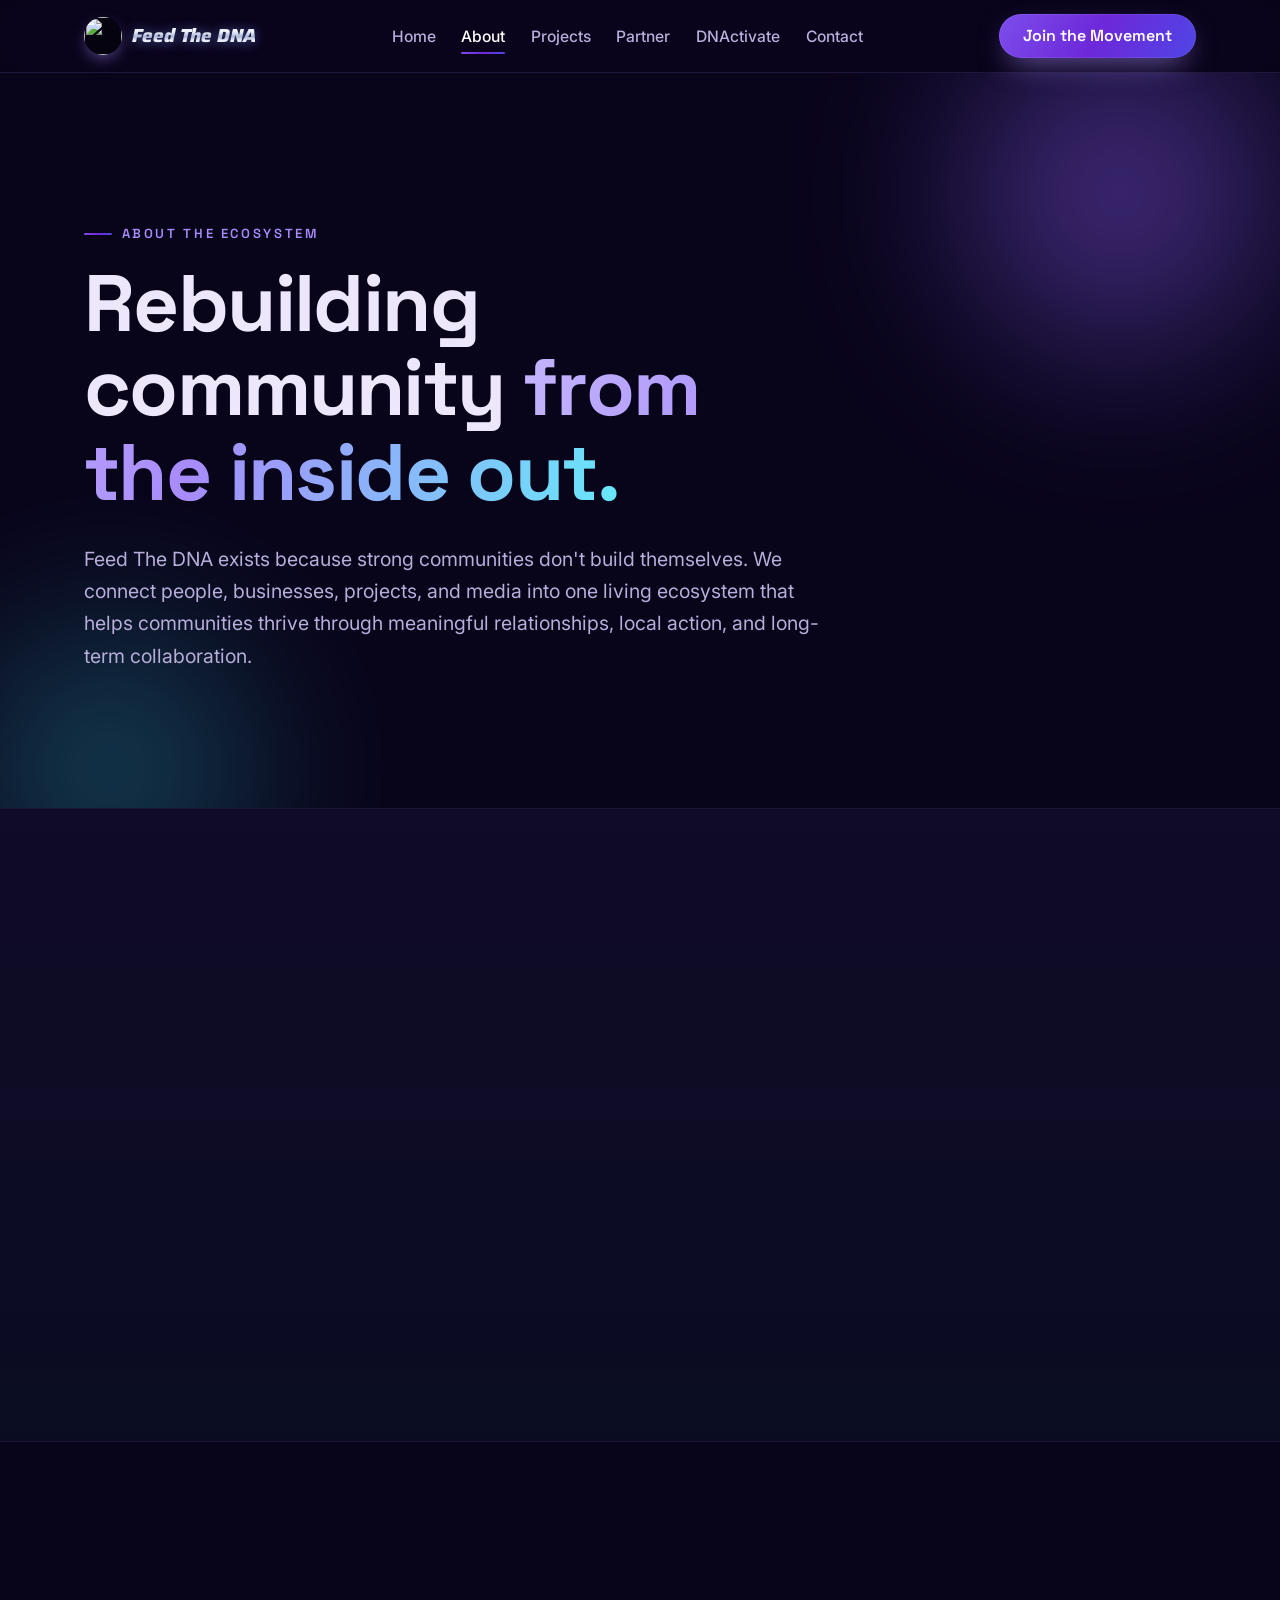
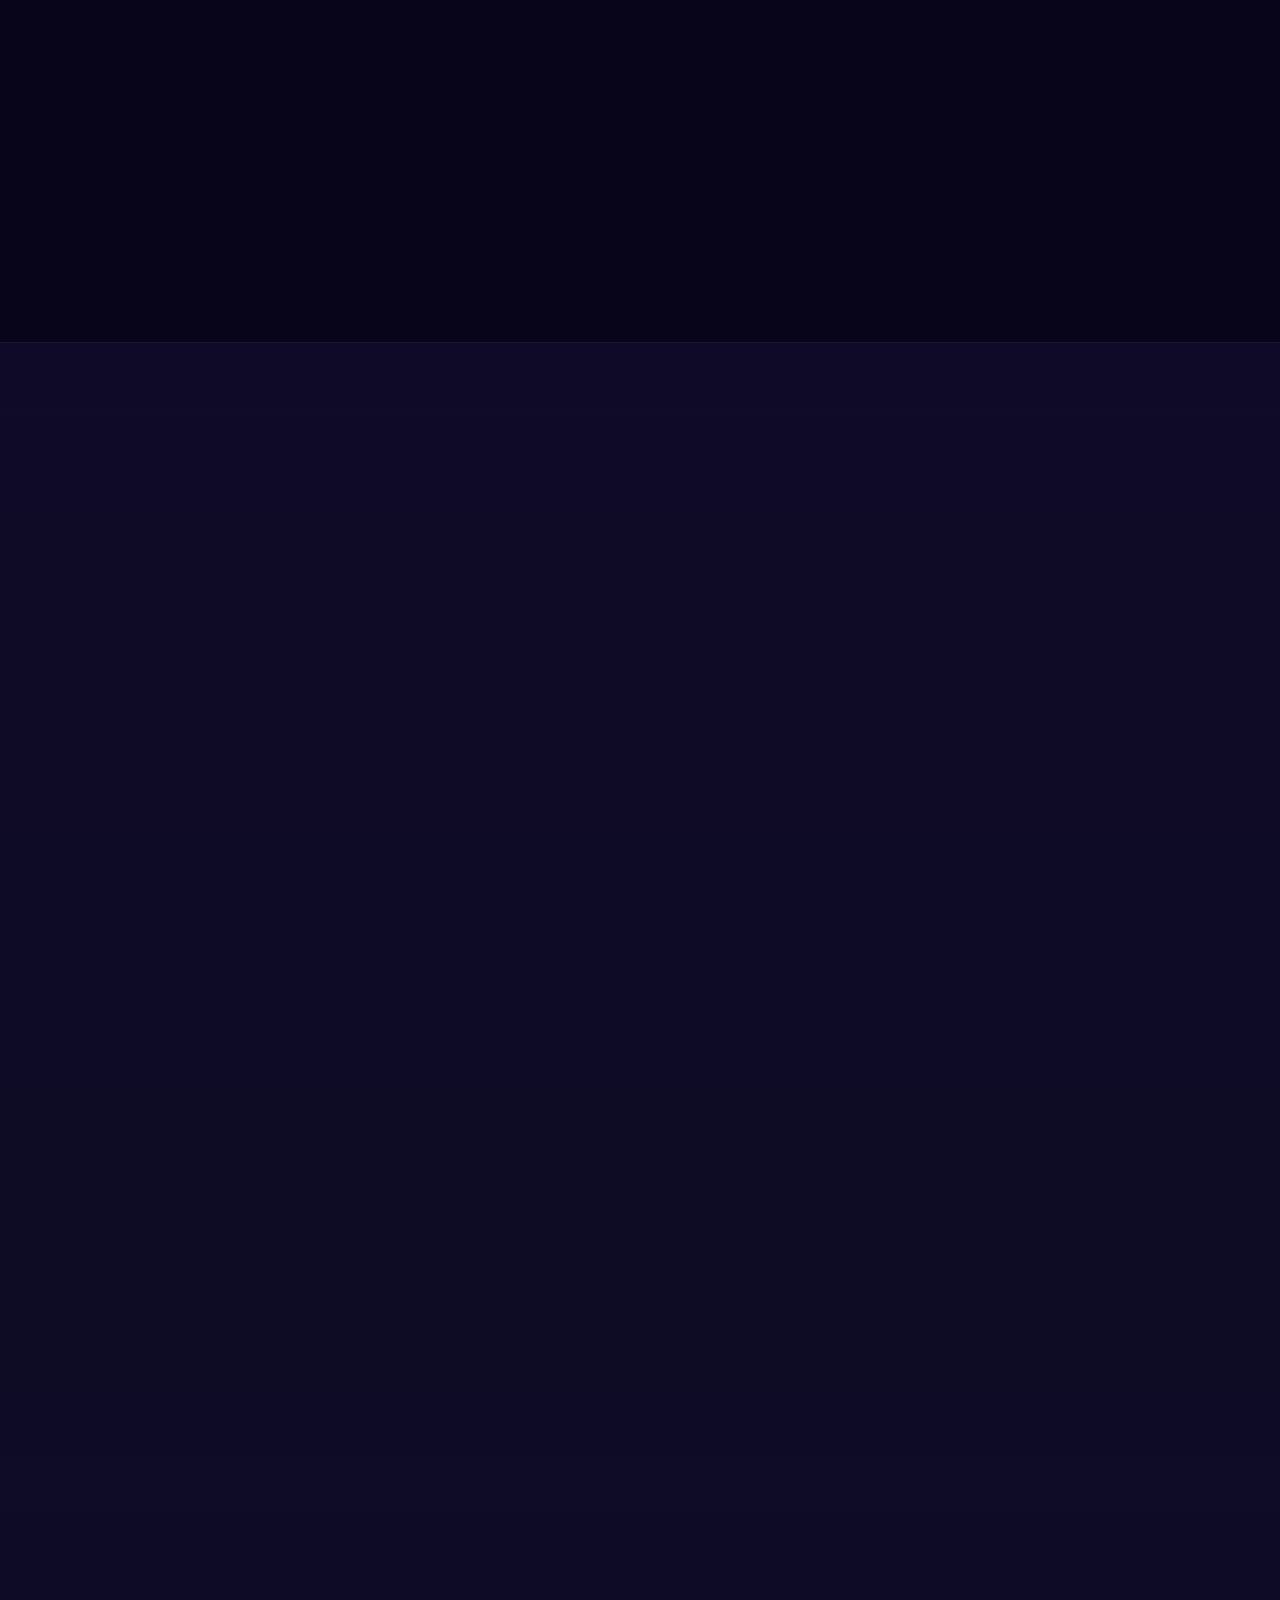
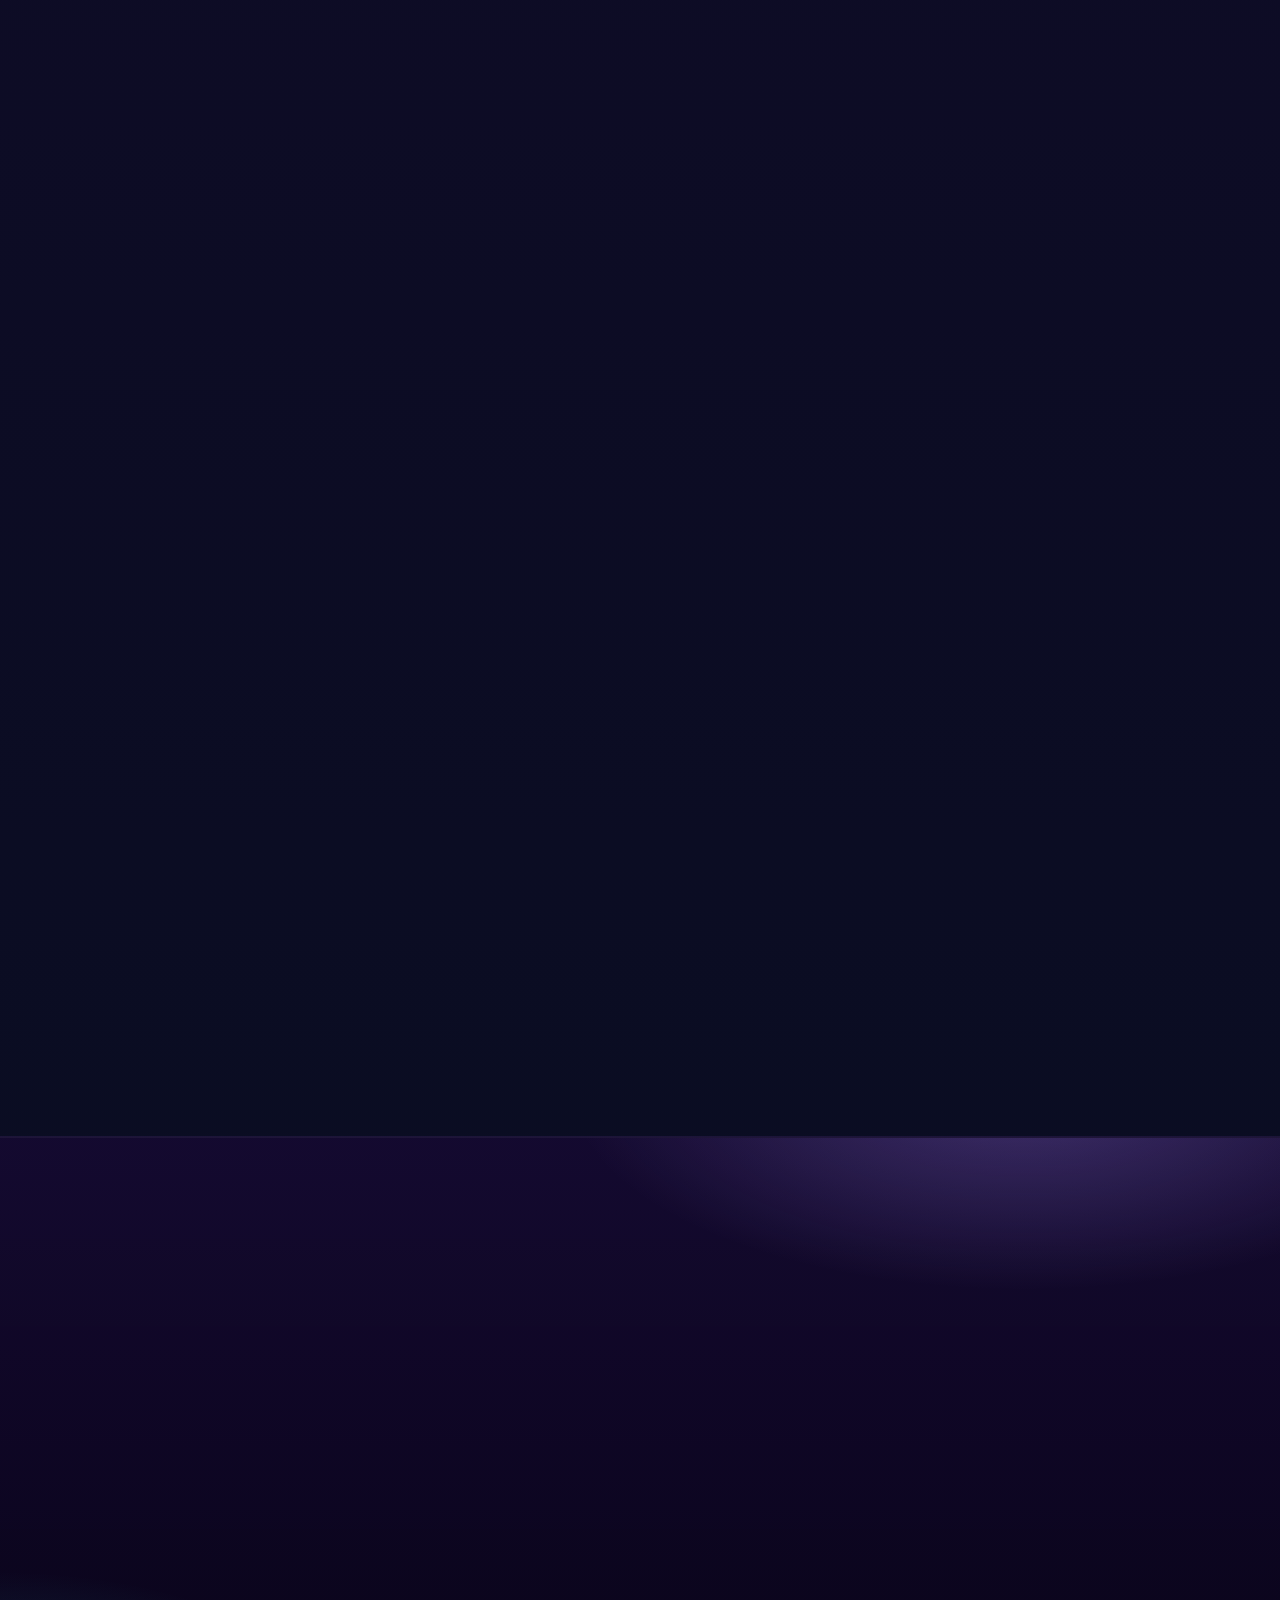
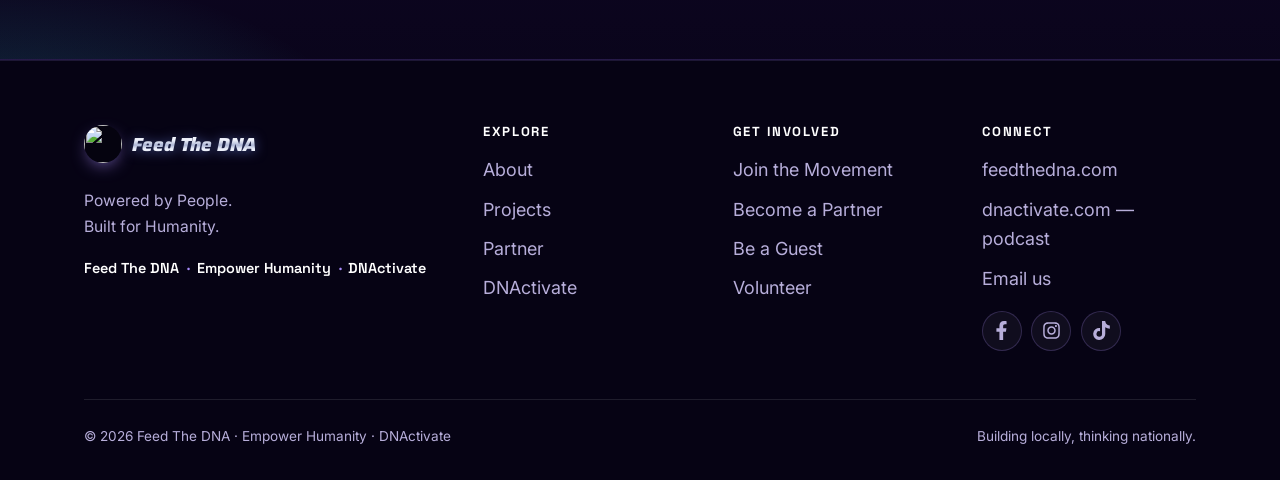
==== about.html @ 2866eaaa "DNActivate refinement + About timeline/philosophy + hero spacing fix - DNActivate: conversation-firs" ====
<!DOCTYPE html>
<html lang="en">
<head>
  <meta charset="UTF-8" />
  <meta name="viewport" content="width=device-width, initial-scale=1.0" />
  <title>About · The Movement, The Infrastructure, The Media | Feed The DNA</title>
  <meta name="description" content="The story of Feed The DNA, Empower Humanity, and DNActivate — one human-first ecosystem rebuilding community from the inside out, founded by Idaho community builder Joshua Stanton." />
  <meta name="keywords" content="Feed The DNA about, Empower Humanity, DNActivate, Joshua Stanton, Idaho community builder, community infrastructure, human potential, grassroots movement" />
  <link rel="preconnect" href="https://fonts.googleapis.com" />
  <link rel="preconnect" href="https://fonts.gstatic.com" crossorigin />
  <link href="https://fonts.googleapis.com/css2?family=Space+Grotesk:wght@500;600;700&family=Inter:wght@400;500;600&display=swap" rel="stylesheet" />
  <link rel="icon" type="image/png" href="assets/images/feedthedna-badge.png" />
  <link rel="stylesheet" href="css/styles.css" />
</head>
<body>

  <header class="nav">
    <div class="container nav__inner">
      <a class="brand" href="index.html">
        <span class="brand__mark" aria-hidden="true"><img src="assets/images/feedthedna-badge.png" alt="" /></span>
        <span>Feed&nbsp;The&nbsp;DNA</span>
      </a>
      <nav aria-label="Primary">
        <ul class="nav__links">
          <li><a href="index.html">Home</a></li>
          <li><a href="about.html" aria-current="page">About</a></li>
          <li><a href="projects.html">Projects</a></li>
          <li><a href="partner.html">Partner</a></li>
          <li><a href="dnactivate.html">DNActivate</a></li>
          <li><a href="contact.html">Contact</a></li>
        </ul>
      </nav>
      <a class="btn btn--primary nav__cta" href="contact.html">Join the Movement</a>
      <button class="nav__toggle" aria-label="Menu" aria-expanded="false"><span></span><span></span><span></span></button>
    </div>
  </header>

  <main>
    <!-- Hero -->
    <section class="hero">
      <div class="hero__bg" aria-hidden="true">
        <div class="hero__blob hero__blob--1"></div>
        <div class="hero__blob hero__blob--2"></div>
      </div>
      <div class="container">
        <p class="eyebrow">About the ecosystem</p>
        <h1 style="max-width:14ch;">Rebuilding community <span class="text-gradient">from the inside out.</span></h1>
        <p class="lead">Feed The DNA exists because strong communities don't build themselves. We connect people, businesses, projects, and media into one living ecosystem that helps communities thrive through meaningful relationships, local action, and long-term collaboration.</p>
      </div>
    </section>

    <!-- Brand architecture -->
    <section class="section section--alt">
      <div class="container">
        <div class="section-head reveal">
          <p class="eyebrow">One ecosystem</p>
          <h2>Three arms, one mission.</h2>
          <p class="lead">Not three separate brands &mdash; three pieces of one whole.</p>
        </div>

        <div class="grid grid--3">
          <article class="card eco eco--movement reveal">
            <p class="eco__tag">Movement</p>
            <h3>Empower Humanity</h3>
            <p>The heart. The values. The reason we build.</p>
          </article>
          <article class="card eco eco--infra reveal">
            <p class="eco__tag">Infrastructure</p>
            <h3>Feed The DNA</h3>
            <p>The platform that turns ideas into action through partnerships, projects, businesses, and community initiatives.</p>
          </article>
          <article class="card eco eco--media reveal">
            <p class="eco__tag">Media</p>
            <h3>DNActivate</h3>
            <p>The voice of the movement. Real conversations. Real people. Real stories that inspire action.</p>
          </article>
        </div>
      </div>
    </section>

    <!-- Mission statement -->
    <section class="section">
      <div class="container">
        <div class="section-head section-head--center reveal">
          <p class="eyebrow" style="justify-content:center;">Our mission</p>
          <p class="callout" style="border:0; padding:0; text-align:center; font-size:clamp(1.5rem,3.2vw,2.2rem);">Community doesn't happen by accident. It is built.</p>
          <p class="lead" style="margin:1.2rem auto 0; max-width:60ch;">Feed The DNA exists to strengthen relationships, create opportunities, and build long-term community infrastructure through local action.</p>
        </div>
      </div>
    </section>

    <!-- Founder -->
    <section class="section section--alt" id="founder">
      <div class="container">
        <div class="hero__grid">
          <div class="reveal">
            <p class="eyebrow">From the founder</p>
            <h2>Joshua Stanton</h2>
            <p>Feed The DNA wasn't created because I wanted to start another company. It was created because I believe people are meant to come together.</p>
            <p>Over the years I've worked in the trades, served as a first responder, built businesses, organized fundraisers, created media, and raised my daughter. Every part of that journey reinforced the same belief. There are incredible people everywhere doing meaningful work, but too often they're building alone. I kept seeing good people, good businesses, and good ideas that simply weren't connected.</p>
            <p>I've always found the most joy in bringing people together. Watching someone meet the right person, discover a new opportunity, grow a business, solve a problem, or build a friendship because two paths crossed through Feed The DNA is what drives me. I believe there are far more good people in the world than we're led to believe, and when they have a place to connect, incredible things begin to happen.</p>
            <p>Feed The DNA is my way of creating that place. It's a platform for the people who build instead of complain, who care about their communities, who believe in supporting one another, and who know that lasting change starts close to home. My hope is that this grows into something much bigger than me &mdash; a place where people, businesses, creators, schools, nonprofits, and communities can continue building together long after I'm gone.</p>
            <p style="font-weight:600; color:#fff; font-size:1.15rem; margin-top:1.4rem;">I don't believe the future is something we wait for.<br />I believe it's something we build together.</p>
            <p class="callout">&ldquo;I don't see Feed The DNA as a brand. I see it as a place where people come together to build stronger communities.&rdquo;</p>
          </div>
          <aside class="person reveal" style="align-self:start;">
            <div class="person__photo">JS</div>
            <div class="person__body">
              <h3 class="person__name">Joshua Stanton</h3>
              <p class="person__role">Community Builder • Idaho</p>
              <p class="person__bio">Connecting people. Building community. Creating opportunities.</p>
              <p class="person__bio" style="margin-top:.45rem; color:var(--ink-faint);">Simple. Human. Authentic.</p>
              <p style="margin:.9rem 0 0;"><span class="placeholder-note">▢ Add founder photo</span></p>
            </div>
          </aside>
        </div>

        <!-- The journey -->
        <div class="reveal" style="margin-top:3.2rem;">
          <p class="eyebrow">The journey</p>
          <div class="timeline">
            <div class="timeline__item">
              <div class="timeline__year">2012</div>
              <p>Feed The DNA begins as an idea focused on alternative health, personal growth, human connection, and creating abundance by bringing people together.</p>
            </div>
            <div class="timeline__item">
              <div class="timeline__year">2015</div>
              <p>The first Feed The DNA website is built in a single night on the founder's birthday, giving the vision its first home.</p>
            </div>
            <div class="timeline__item">
              <div class="timeline__year">2026</div>
              <p>After more than a decade of learning, serving, and refining the philosophy, Feed The DNA is completely rebuilt into a long-term human-first platform designed to strengthen communities, support local businesses, and create lasting opportunity.</p>
            </div>
          </div>
        </div>

        <!-- Founder philosophy -->
        <div class="reveal" style="max-width:70ch; margin-top:3.2rem;">
          <p class="eyebrow">What I believe</p>
          <p class="lead">Every business should reflect what its founder believes.</p>
          <p>I believe businesses should leave the people and places they serve better than they found them.</p>
          <p class="callout">Relationships build trust. Trust creates opportunity. Strong communities shape the world.</p>
          <p>I believe in bringing good people together &mdash; creating spaces where they can think for themselves, build together, and leave things better than they found them.</p>
          <p>To me, everything is art. One of the greatest joys in my life has been bringing together people who go on to build beautiful things.</p>
          <p style="font-weight:600; color:#fff;">I hope Feed The DNA becomes one of those places.</p>
          <div class="cta-row" style="margin-top:1.8rem;">
            <a class="btn btn--primary" href="contact.html">Start the Conversation &rarr;</a>
            <a class="btn btn--ghost" href="contact.html">Let's Connect</a>
          </div>
        </div>
      </div>
    </section>

    <!-- CTA band -->
    <section class="section band">
      <div class="container">
        <div class="section-head section-head--center reveal" style="margin-bottom:2rem;">
          <p class="eyebrow" style="justify-content:center;">Join us</p>
          <h2>Come build with us.</h2>
          <p class="lead" style="margin-inline:auto;">Whether you're here to contribute, collaborate, learn, support your community, or simply meet people who still believe community matters, there's a place for you here.</p>
        </div>
        <div class="cta-row reveal" style="justify-content:center;">
          <a class="btn btn--gold" href="contact.html">Join the Movement &rarr;</a>
          <a class="btn btn--light" href="partner.html">Partner With Us</a>
        </div>
      </div>
    </section>
  </main>

  <footer class="footer">
    <div class="container">
      <div class="footer__grid">
        <div>
          <a class="brand" href="index.html"><span class="brand__mark" aria-hidden="true"><img src="assets/images/feedthedna-badge.png" alt="" /></span><span>Feed&nbsp;The&nbsp;DNA</span></a>
          <p class="footer__tagline">Powered by People.<br />Built for Humanity.</p>
          <div class="footer__brands"><span>Feed The DNA</span><span>Empower Humanity</span><span>DNActivate</span></div>
        </div>
        <div>
          <h4>Explore</h4>
          <ul>
            <li><a href="about.html">About</a></li>
            <li><a href="projects.html">Projects</a></li>
            <li><a href="partner.html">Partner</a></li>
            <li><a href="dnactivate.html">DNActivate</a></li>
          </ul>
        </div>
        <div>
          <h4>Get involved</h4>
          <ul>
            <li><a href="contact.html">Join the Movement</a></li>
            <li><a href="partner.html">Become a Partner</a></li>
            <li><a href="dnactivate.html">Be a Guest</a></li>
            <li><a href="contact.html">Volunteer</a></li>
          </ul>
        </div>
        <div>
          <h4>Connect</h4>
          <ul>
            <li><a href="https://www.feedthedna.com" target="_blank" rel="noopener">feedthedna.com</a></li>
            <li><a href="https://www.dnactivate.com" target="_blank" rel="noopener">dnactivate.com &mdash; podcast</a></li>
            <li><a href="contact.html">Email us</a></li>
          </ul>
          <div class="socials">
            <a class="social" href="https://www.facebook.com/share/1DpHsLjk6c" target="_blank" rel="noopener" aria-label="Facebook"><svg viewBox="0 0 320 512" aria-hidden="true"><path d="M279.14 288l14.22-92.66h-88.91v-60.13c0-25.35 12.42-50.06 52.24-50.06h40.42V6.26S260.43 0 225.36 0c-73.22 0-121.08 44.38-121.08 124.72v70.62H22.89V288h81.39v224h100.17V288z"/></svg></a>
            <a class="social" href="https://www.instagram.com/stantonsonanisland/" target="_blank" rel="noopener" aria-label="Instagram"><svg viewBox="0 0 448 512" aria-hidden="true"><path d="M224.1 141c-63.6 0-114.9 51.3-114.9 114.9s51.3 114.9 114.9 114.9S339 319.5 339 255.9 287.7 141 224.1 141zm0 189.6c-41.1 0-74.7-33.5-74.7-74.7s33.5-74.7 74.7-74.7 74.7 33.5 74.7 74.7-33.6 74.7-74.7 74.7zm146.4-194.3c0 14.9-12 26.8-26.8 26.8-14.9 0-26.8-12-26.8-26.8s12-26.8 26.8-26.8 26.8 12 26.8 26.8zm76.1 27.2c-1.7-35.9-9.9-67.7-36.2-93.9-26.2-26.2-58-34.4-93.9-36.2-37-2.1-147.9-2.1-184.9 0-35.8 1.7-67.6 9.9-93.9 36.1s-34.4 58-36.2 93.9c-2.1 37-2.1 147.9 0 184.9 1.7 35.9 9.9 67.7 36.2 93.9s58 34.4 93.9 36.2c37 2.1 147.9 2.1 184.9 0 35.9-1.7 67.7-9.9 93.9-36.2 26.2-26.2 34.4-58 36.2-93.9 2.1-37 2.1-147.8 0-184.8zM398.8 388c-7.8 19.6-22.9 34.7-42.6 42.6-29.5 11.7-99.5 9-132.1 9s-102.7 2.6-132.1-9c-19.6-7.8-34.7-22.9-42.6-42.6-11.7-29.5-9-99.5-9-132.1s-2.6-102.7 9-132.1c7.8-19.6 22.9-34.7 42.6-42.6 29.5-11.7 99.5-9 132.1-9s102.7-2.6 132.1 9c19.6 7.8 34.7 22.9 42.6 42.6 11.7 29.5 9 99.5 9 132.1s2.7 102.7-9 132.1z"/></svg></a>
            <a class="social" href="https://www.tiktok.com/@stantonsonanisland" target="_blank" rel="noopener" aria-label="TikTok"><svg viewBox="0 0 448 512" aria-hidden="true"><path d="M448 209.91a210.06 210.06 0 0 1-122.77-39.25V349.38A162.55 162.55 0 1 1 185 188.31V278.2a74.62 74.62 0 1 0 52.23 71.18V0h88a121.18 121.18 0 0 0 1.86 22.17h0A122.18 122.18 0 0 0 381 102.39a121.43 121.43 0 0 0 67 20.14z"/></svg></a>
          </div>
        </div>
      </div>
      <div class="footer__bottom">
        <span>© <span data-year>2026</span> Feed The DNA · Empower Humanity · DNActivate</span>
        <span>Building locally, thinking nationally.</span>
      </div>
    </div>
  </footer>

  <script src="js/main.js"></script>
</body>
</html>
---- css/styles.css ----
/* ==========================================================================
   Feed the DNA — Empower Humanity · DNActivate
   Cosmic / sacred-geometry theme. Deep violet space, chrome wordmarks,
   Flower-of-Life motif. DNActivate page overrides to a blue/orange DNA palette.
   ========================================================================== */
@import url('https://fonts.googleapis.com/css2?family=Saira:ital,wght@1,600;1,700;1,800;1,900&display=swap');

/* ---- Design tokens ----------------------------------------------------- */
:root {
  /* Cosmic neutrals */
  --bg-0:        #08041A;   /* near-black violet (page base) */
  --bg-1:        #0E0726;
  --bg-2:        #160A33;
  --ink:         #ECE7FB;   /* light text */
  --ink-soft:    #B7AEDA;
  --ink-faint:   #8A80B4;

  /* Accents */
  --accent:      #A78BFA;   /* violet — links, eyebrows */
  --accent-2:    #38E0F0;   /* cyan — secondary glow */
  --magenta:     #E879F9;
  --grad-primary: linear-gradient(120deg, #7C4DEB 0%, #6D28D9 50%, #4F46E5 100%);
  --grad-text:    linear-gradient(100deg, #C4B5FD 0%, #A78BFA 40%, #67E8F9 100%);
  --grad-soft:    linear-gradient(120deg, rgba(139,92,246,.18), rgba(56,224,240,.16));

  /* Chrome wordmark gradient */
  --chrome: linear-gradient(180deg, #ffffff 0%, #eef1fb 36%, #aeb7d6 52%, #e9edfa 64%, #ffffff 100%);

  /* Glass surfaces */
  --panel:       rgba(255,255,255,.045);
  --panel-2:     rgba(255,255,255,.07);
  --panel-brd:   color-mix(in srgb, var(--accent) 22%, transparent);

  /* Legacy aliases (kept so older references still resolve) */
  --flame: var(--grad-primary);
  --flame-soft: var(--grad-soft);
  --text-grad: var(--grad-text);
  --gold: var(--accent);
  --gold-bright: var(--accent-2);
  --copper: var(--accent);
  --olive: var(--accent-2);

  /* Type */
  --font-chrome: "Saira", "Space Grotesk", system-ui, sans-serif;
  --font-display: "Space Grotesk", "Segoe UI", system-ui, sans-serif;
  --font-body: "Inter", "Segoe UI", system-ui, -apple-system, sans-serif;

  /* Structure */
  --maxw: 1160px;
  --radius: 18px;
  --radius-sm: 12px;
  --shadow: 0 24px 60px -26px rgba(0,0,0,.75);
  --shadow-soft: 0 14px 40px -22px color-mix(in srgb, var(--accent) 55%, transparent);
  --ease: cubic-bezier(.22,.61,.36,1);
}

/* DNActivate page palette override (blue + orange DNA) */
body.page-dna {
  --accent:   #35BBFF;
  --accent-2: #FF8A2A;
  --magenta:  #FF7A18;
  --grad-primary: linear-gradient(120deg, #1B73C8 0%, #3A37B0 50%, #C24E08 100%);
  --grad-text:    linear-gradient(100deg, #8FD9FF 0%, #C9B6FF 45%, #FFB23E 100%);
  --grad-soft:    linear-gradient(120deg, rgba(46,168,255,.18), rgba(255,122,24,.16));
}

/* ---- Reset / base ------------------------------------------------------ */
*, *::before, *::after { box-sizing: border-box; }
html { scroll-behavior: smooth; -webkit-text-size-adjust: 100%; background: var(--bg-0); }
body {
  margin: 0;
  font-family: var(--font-body);
  font-size: 18px;
  line-height: 1.65;
  color: var(--ink);
  background: var(--bg-0);
  -webkit-font-smoothing: antialiased;
  text-rendering: optimizeLegibility;
  position: relative;
}

/* Global cosmic background — glows + base (no-JS friendly) */
body::before {
  content: ""; position: fixed; inset: 0; z-index: -2; pointer-events: none;
  background:
    radial-gradient(1000px 560px at 50% -8%, rgba(139,92,246,.40), transparent 60%),
    radial-gradient(760px 620px at 10% 16%, rgba(76,29,149,.42), transparent 62%),
    radial-gradient(820px 640px at 92% 26%, rgba(37,99,235,.26), transparent 60%),
    radial-gradient(700px 700px at 70% 108%, rgba(124,58,237,.3), transparent 60%),
    linear-gradient(180deg, #0A0520 0%, #0D0726 42%, #08041A 100%);
}
/* Flower-of-Life dome + starfield */
body::after {
  content: ""; position: fixed; inset: 0; z-index: -1; pointer-events: none;
  background:
    url('../assets/flower-of-life.svg') center -110px / min(880px, 128vw) auto no-repeat,
    radial-gradient(1.4px 1.4px at 12% 22%, rgba(255,255,255,.7), transparent 60%),
    radial-gradient(1.2px 1.2px at 28% 64%, rgba(255,255,255,.55), transparent 60%),
    radial-gradient(1.6px 1.6px at 48% 32%, rgba(255,255,255,.65), transparent 60%),
    radial-gradient(1.2px 1.2px at 66% 72%, rgba(199,210,254,.6), transparent 60%),
    radial-gradient(1.5px 1.5px at 82% 18%, rgba(255,255,255,.6), transparent 60%),
    radial-gradient(1.1px 1.1px at 90% 56%, rgba(255,255,255,.5), transparent 60%),
    radial-gradient(1.3px 1.3px at 38% 88%, rgba(255,255,255,.5), transparent 60%);
  opacity: .6;
}
/* DNActivate: drop the violet flower-of-life dome, keep only the starfield */
body.page-dna::after {
  opacity: .4;
  background:
    radial-gradient(1.4px 1.4px at 12% 22%, rgba(255,255,255,.7), transparent 60%),
    radial-gradient(1.2px 1.2px at 28% 64%, rgba(255,255,255,.55), transparent 60%),
    radial-gradient(1.6px 1.6px at 48% 32%, rgba(255,255,255,.65), transparent 60%),
    radial-gradient(1.2px 1.2px at 66% 72%, rgba(199,210,254,.6), transparent 60%),
    radial-gradient(1.5px 1.5px at 82% 18%, rgba(255,255,255,.6), transparent 60%),
    radial-gradient(1.1px 1.1px at 90% 56%, rgba(255,255,255,.5), transparent 60%),
    radial-gradient(1.3px 1.3px at 38% 88%, rgba(255,255,255,.5), transparent 60%);
}
/* DNActivate: recolor the global cosmic wash to blue + orange */
body.page-dna::before {
  background:
    radial-gradient(1000px 560px at 50% -8%, rgba(46,168,255,.40), transparent 60%),
    radial-gradient(760px 620px at 10% 16%, rgba(37,99,235,.34), transparent 62%),
    radial-gradient(820px 640px at 90% 28%, rgba(255,122,24,.26), transparent 60%),
    radial-gradient(720px 700px at 72% 112%, rgba(255,138,42,.22), transparent 60%),
    linear-gradient(180deg, #04122A 0%, #06122B 44%, #050A1E 100%);
}

img { max-width: 100%; display: block; }
a { color: var(--accent); text-decoration: none; }
a:hover { text-decoration: underline; }

h1, h2, h3, h4 {
  font-family: var(--font-display);
  line-height: 1.06;
  letter-spacing: -0.02em;
  margin: 0 0 .4em;
  font-weight: 700;
  color: var(--ink);
}
h1 { font-size: clamp(2.6rem, 7vw, 5rem); }
h2 { font-size: clamp(2rem, 4.5vw, 3.1rem); }
h3 { font-size: 1.4rem; letter-spacing: -0.01em; }
p { margin: 0 0 1.1em; }

.container { width: 100%; max-width: var(--maxw); margin-inline: auto; padding-inline: 24px; }
.section { padding: clamp(64px, 9vw, 116px) 0; position: relative; }
.section--tight { padding: clamp(48px, 6vw, 80px) 0; }
.section--alt {
  background: linear-gradient(180deg, rgba(124,92,220,.07), rgba(56,224,240,.04));
  border-block: 1px solid rgba(168,140,255,.08);
}

.eyebrow {
  font-family: var(--font-display);
  font-weight: 600;
  font-size: .82rem;
  letter-spacing: .2em;
  text-transform: uppercase;
  color: var(--accent);
  margin: 0 0 1rem;
  display: inline-flex;
  align-items: center;
  gap: .6rem;
}
.eyebrow::before { content: ""; width: 28px; height: 2px; background: var(--grad-primary); border-radius: 2px; }
.lead { font-size: 1.22rem; color: var(--ink-soft); max-width: 62ch; }

/* Heading accents */
.text-gradient {
  background: var(--grad-text);
  -webkit-background-clip: text; background-clip: text; color: transparent;
}
.text-chrome, .wordmark {
  font-family: var(--font-chrome);
  font-style: italic;
  font-weight: 800;
  letter-spacing: -.01em;
  background: var(--chrome);
  -webkit-background-clip: text; background-clip: text; color: transparent;
  filter: drop-shadow(0 2px 14px rgba(120,150,255,.55));
}

.callout {
  font-family: var(--font-display);
  font-weight: 600;
  font-size: clamp(1.3rem, 2.6vw, 1.9rem);
  line-height: 1.3; letter-spacing: -.01em;
  border-left: 4px solid var(--accent);
  padding: .2rem 0 .2rem 1.3rem; margin: 0;
}

.visually-hidden {
  position: absolute !important; width: 1px; height: 1px; padding: 0; margin: -1px;
  overflow: hidden; clip: rect(0 0 0 0); white-space: nowrap; border: 0;
}

/* ---- Buttons ----------------------------------------------------------- */
.btn {
  display: inline-flex; align-items: center; gap: .55rem;
  font-family: var(--font-display); font-weight: 600; font-size: 1rem;
  padding: .85rem 1.5rem; border-radius: 999px; border: 0; cursor: pointer;
  transition: transform .25s var(--ease), box-shadow .25s var(--ease), background .25s var(--ease), color .25s var(--ease);
  text-decoration: none; line-height: 1;
}
.btn--primary {
  background: var(--grad-primary); color: #fff;
  box-shadow: 0 12px 30px -10px color-mix(in srgb, var(--accent) 72%, transparent), inset 0 0 0 1px rgba(255,255,255,.08);
}
.btn--primary:hover { transform: translateY(-2px); box-shadow: 0 18px 40px -10px color-mix(in srgb, var(--accent-2) 55%, transparent); text-decoration: none; }
.btn--ghost { background: rgba(255,255,255,.04); color: var(--ink); border: 1.5px solid rgba(199,189,255,.3); }
.btn--ghost:hover { border-color: var(--accent); color: #fff; transform: translateY(-2px); text-decoration: none; box-shadow: 0 0 0 3px rgba(167,139,250,.18); }
.btn--light { background: rgba(255,255,255,.94); color: #1a1033; }
.btn--light:hover { transform: translateY(-2px); text-decoration: none; box-shadow: 0 14px 30px -12px rgba(255,255,255,.4); }
.btn--gold { background: var(--grad-text); color: #0c0720; box-shadow: 0 12px 30px -10px rgba(103,232,249,.6); }
.btn--gold:hover { transform: translateY(-2px); text-decoration: none; }
.cta-row { display: flex; flex-wrap: wrap; gap: .9rem; }

/* Visible keyboard focus (WCAG 2.4.7) */
a:focus-visible, .btn:focus-visible, .nav__links a:focus-visible, .brand:focus-visible,
.card__link:focus-visible, .nav__toggle:focus-visible, input:focus-visible,
textarea:focus-visible, select:focus-visible {
  outline: 2px solid var(--accent-2);
  outline-offset: 3px;
  border-radius: 6px;
}

/* ---- Navigation -------------------------------------------------------- */
.nav {
  position: sticky; top: 0; z-index: 50;
  background: rgba(10,5,26,.72);
  backdrop-filter: saturate(150%) blur(14px);
  border-bottom: 1px solid rgba(168,140,255,.14);
}
.nav__inner { display: flex; align-items: center; justify-content: space-between; gap: 1.5rem; height: 72px; }
.brand { display: inline-flex; align-items: center; gap: .6rem; font-family: var(--font-chrome); font-style: italic; font-weight: 800; font-size: 1.18rem; color: var(--ink); letter-spacing: -.01em; }
.brand:hover { text-decoration: none; }
.brand span:not(.brand__mark) {
  background: var(--chrome); -webkit-background-clip: text; background-clip: text; color: transparent;
  filter: drop-shadow(0 1px 6px rgba(120,150,255,.5));
}
.brand__mark {
  width: 38px; height: 38px; border-radius: 50%; overflow: hidden; background: #05030f;
  box-shadow: 0 6px 18px -6px color-mix(in srgb, var(--accent) 80%, transparent); flex: none;
}
.brand__mark img { width: 100%; height: 100%; object-fit: cover; display: block; }

/* Social icon links */
.socials { display: flex; gap: .6rem; margin-top: 1.1rem; }
.social {
  width: 40px; height: 40px; border-radius: 50%; display: grid; place-items: center;
  background: var(--panel); border: 1px solid var(--panel-brd); color: var(--ink-soft);
  transition: transform .2s var(--ease), border-color .2s var(--ease), color .2s var(--ease), box-shadow .2s var(--ease);
}
.social:hover { color: #fff; border-color: var(--accent); transform: translateY(-2px); box-shadow: 0 0 0 3px color-mix(in srgb, var(--accent) 18%, transparent); text-decoration: none; }
.social svg { width: 19px; height: 19px; fill: currentColor; }
.nav__links { display: flex; align-items: center; gap: 1.6rem; list-style: none; margin: 0; padding: 0; }
.nav__links a { color: var(--ink-soft); font-weight: 500; font-size: .98rem; position: relative; padding: .25rem 0; }
.nav__links a:hover, .nav__links a[aria-current="page"] { color: #fff; text-decoration: none; }
.nav__links a[aria-current="page"]::after { content: ""; position: absolute; left: 0; right: 0; bottom: -4px; height: 2px; background: var(--grad-primary); border-radius: 2px; }
.nav__cta { display: inline-flex; }
.nav__toggle { display: none; background: none; border: 0; cursor: pointer; padding: 8px; }
.nav__toggle span { display: block; width: 24px; height: 2px; background: var(--ink); margin: 5px 0; border-radius: 2px; transition: .25s var(--ease); }

/* ---- Hero (text) ------------------------------------------------------- */
.hero { position: relative; overflow: hidden; padding: clamp(72px, 11vw, 148px) 0 clamp(64px, 9vw, 116px); }
.hero__bg { position: absolute; inset: 0; z-index: 0; pointer-events: none; }
.hero__blob { position: absolute; border-radius: 50%; filter: blur(70px); opacity: .55; }
.hero__blob--1 { width: 480px; height: 480px; background: radial-gradient(circle, #8B5CF6, transparent 70%); top: -120px; right: -80px; }
.hero__blob--2 { width: 440px; height: 440px; background: radial-gradient(circle, #38E0F0, transparent 70%); bottom: -180px; left: -110px; opacity: .32; }
.hero .container { position: relative; z-index: 1; }
.hero__grid { display: grid; grid-template-columns: 1.12fr .88fr; gap: clamp(2rem, 5vw, 4rem); align-items: center; }
.hero h1 { margin-bottom: .35em; }
.hero__actions { display: flex; flex-wrap: wrap; gap: .9rem; margin-top: 2rem; }
.hero__stats { display: flex; gap: 2.2rem; margin-top: 3rem; flex-wrap: wrap; }
.stat__num { font-family: var(--font-display); font-weight: 700; font-size: 1.9rem; line-height: 1; }
.stat__label { font-size: .9rem; color: var(--ink-soft); margin-top: .35rem; }

/* ---- Hero (full-screen photo) ----------------------------------------- */
.hero--photo {
  position: relative; min-height: clamp(560px, 88vh, 940px);
  display: flex; align-items: flex-end;
  padding: clamp(96px, 14vh, 168px) 0 clamp(48px, 8vh, 104px);
  background-position: center; background-size: cover; background-repeat: no-repeat;
  overflow: hidden;
}
/* Cosmic overlay — adds glow/geometry, enhances the photo and carries the look in the image-less fallback */
.hero--photo::after { content: ""; position: absolute; inset: 0; z-index: 1; pointer-events: none; mix-blend-mode: screen; }
.hero--empower::after {
  background:
    radial-gradient(720px 240px at 50% 52%, rgba(150,180,255,.28), transparent 70%);
}
.hero--dnactivate::after {
  background:
    radial-gradient(680px 460px at 24% 26%, rgba(53,187,255,.5), transparent 62%),
    radial-gradient(620px 460px at 80% 74%, rgba(255,138,42,.42), transparent 64%);
}
/* When the window is NARROWER than the banner (aspect < 3:2, the banner's own
   aspect), stack the banner ABOVE the copy instead of overlaying it. With cover,
   a narrower window fills the height and locks the baked-in wordmark to center,
   so overlaid text collides — stacking shows the full banner cleanly, copy below. */
@media (max-aspect-ratio: 3/2) {
  .hero--photo {
    display: block;
    min-height: 0;
    padding: calc(66.7vw + 1.25rem) 0 clamp(40px, 9vw, 72px); /* clear the banner; 66.7vw = its full-width height at 3:2 */
    background-size: 100% auto;        /* full-width banner at its natural height */
    background-position: top center;
    background-color: var(--bg-0);
  }
}
.hero--photo .container { position: relative; z-index: 2; text-align: center; }
.hero--photo .lead { margin-inline: auto; }
.hero--photo .hero__actions { justify-content: center; margin-top: 1.6rem; }
.hero--photo .eyebrow { justify-content: center; }
.hero--empower {
  background-image:
    linear-gradient(180deg, rgba(8,4,22,.28) 0%, rgba(8,4,22,.04) 38%, rgba(8,4,22,.52) 74%, rgba(8,4,22,.96) 100%),
    url('../assets/images/empower-humanity.png');
}
.hero--dnactivate {
  background-image:
    linear-gradient(180deg, rgba(4,7,22,.30) 0%, rgba(4,7,22,.04) 38%, rgba(4,7,22,.58) 74%, rgba(4,7,22,.97) 100%),
    url('../assets/images/dnactivate.png');
}
/* DNActivate's three-line subtitle. Size it off viewport HEIGHT so it stays
   compact on short/wide screens (clearing the banner's baked-in wordmark) yet
   grows large and readable on tall 4K displays. */
.wordmark--dna { font-size: clamp(1.45rem, 3.5vh, 2.55rem); }
/* When the window is at least as wide as the banner (aspect >= 3:2), it overlays:
   lift the baked-in wordmark into the upper band so the copy below never collides. */
@media (min-aspect-ratio: 3/2) {
  .hero--dnactivate { background-position: center 70%; }
}
/* Narrow landscape (narrower than the banner but not portrait): instead of the
   stacked treatment, size the hero to the banner's own 3:2 so the full banner
   shows uncropped, and overlay the copy on the lower art — no crop, no dead gap. */
@media (min-aspect-ratio: 3/4) and (max-aspect-ratio: 3/2) {
  .hero--dnactivate {
    display: flex;
    aspect-ratio: 3 / 2;
    min-height: 0;
    padding: clamp(40px, 6vh, 110px) 0 clamp(34px, 5vh, 80px);
    background-size: cover;
    background-position: center;
    background-color: transparent;
  }
}

/* Glass info card (used in two-col heroes) */
.hero__card {
  background: var(--panel); border: 1px solid var(--panel-brd);
  border-radius: var(--radius); padding: 2rem; box-shadow: var(--shadow);
  backdrop-filter: blur(8px); position: relative; overflow: hidden;
}
.hero__card::before { content: ""; position: absolute; inset: 0; background: radial-gradient(440px 220px at 90% -10%, rgba(167,139,250,.28), transparent 60%); }
.hero__card > * { position: relative; z-index: 1; }
.hero__card h3 { color: #fff; }
.hero__card p { color: var(--ink-soft); }
.hero__card-tag { font-family: var(--font-display); font-weight: 600; font-size: .78rem; letter-spacing: .16em; text-transform: uppercase; color: var(--accent-2); }

/* ---- Section header ---------------------------------------------------- */
.section-head { max-width: 64ch; margin-bottom: 3rem; }
.section-head--center { margin-inline: auto; text-align: center; }

/* ---- Cards / grids ----------------------------------------------------- */
.grid { display: grid; gap: 1.4rem; }
.grid--3 { grid-template-columns: repeat(3, 1fr); }
.grid--2 { grid-template-columns: repeat(2, 1fr); }
.grid--4 { grid-template-columns: repeat(4, 1fr); }

.card {
  background: var(--panel); border: 1px solid var(--panel-brd);
  border-radius: var(--radius); padding: 1.9rem;
  backdrop-filter: blur(6px);
  transition: transform .3s var(--ease), box-shadow .3s var(--ease), border-color .3s var(--ease);
}
.card:hover { transform: translateY(-4px); box-shadow: var(--shadow-soft); border-color: rgba(167,139,250,.4); }
.card__icon { width: 52px; height: 52px; border-radius: 14px; background: var(--grad-soft); display: grid; place-items: center; font-size: 1.5rem; margin-bottom: 1.1rem; border: 1px solid color-mix(in srgb, var(--accent) 24%, transparent); }
.card h3 { margin-bottom: .4rem; color: #fff; }
.card p { color: var(--ink-soft); margin: 0; font-size: 1rem; }
.card__link { display: inline-block; margin-top: 1rem; font-family: var(--font-display); font-weight: 600; font-size: .95rem; }

/* Ecosystem cards — cosmic trio */
.eco { border-top: 4px solid var(--accent); }
.eco--movement { border-top-color: #A78BFA; }
.eco--infra    { border-top-color: #38E0F0; }
.eco--media    { border-top-color: #E879F9; }
.eco__tag { font-family: var(--font-display); font-weight: 600; font-size: .78rem; letter-spacing: .14em; text-transform: uppercase; color: var(--ink-faint); margin-bottom: .4rem; }
.eco--movement .eco__tag { color: #A78BFA; }
.eco--infra .eco__tag { color: #38E0F0; }
.eco--media .eco__tag { color: #E879F9; }

/* ---- Operating loop ---------------------------------------------------- */
.loop { display: grid; grid-template-columns: repeat(4, 1fr); gap: 1.2rem; counter-reset: step; }
.loop__step { position: relative; background: var(--panel); border: 1px solid var(--panel-brd); border-radius: var(--radius); padding: 1.8rem 1.5rem; backdrop-filter: blur(6px); }
.loop__step::before { counter-increment: step; content: "0" counter(step); font-family: var(--font-display); font-weight: 700; font-size: .9rem; color: var(--accent); letter-spacing: .05em; }
.loop__step h3 { margin: .5rem 0 .4rem; color: #fff; }
.loop__step p { color: var(--ink-soft); font-size: .98rem; margin: 0; }
.loop__step:not(:last-child)::after { content: "→"; position: absolute; right: -1.05rem; top: 50%; transform: translateY(-50%); color: var(--accent-2); font-size: 1.4rem; font-weight: 700; z-index: 2; }

/* ---- Feature / pill lists --------------------------------------------- */
.feature-list { list-style: none; margin: 0; padding: 0; display: grid; gap: .85rem; }
.feature-list li { position: relative; padding-left: 2rem; color: var(--ink-soft); }
.feature-list li::before { content: "✓"; position: absolute; left: 0; top: 0; width: 1.4rem; height: 1.4rem; border-radius: 50%; background: var(--grad-soft); color: #fff; display: grid; place-items: center; font-size: .8rem; font-weight: 700; border: 1px solid color-mix(in srgb, var(--accent) 30%, transparent); }
.pills { display: flex; flex-wrap: wrap; gap: .7rem; padding: 0; margin: 0; list-style: none; }
.pills li { background: var(--panel); border: 1px solid color-mix(in srgb, var(--accent) 26%, transparent); border-radius: 999px; padding: .55rem 1.1rem; font-size: .95rem; font-weight: 500; color: var(--ink); transition: border-color .2s var(--ease), transform .2s var(--ease), box-shadow .2s var(--ease); }
.pills li:hover { border-color: var(--accent); transform: translateY(-2px); box-shadow: 0 0 0 3px rgba(167,139,250,.14); }

/* ---- Person / media cards --------------------------------------------- */
.person { background: var(--panel); border: 1px solid var(--panel-brd); border-radius: var(--radius); overflow: hidden; transition: transform .3s var(--ease), box-shadow .3s var(--ease); }
.person:hover { transform: translateY(-4px); box-shadow: var(--shadow-soft); }
.person__photo { aspect-ratio: 4 / 3; background: var(--grad-primary); display: grid; place-items: center; color: #fff; font-family: var(--font-chrome); font-style: italic; font-weight: 800; font-size: 2.4rem; }
.person__body { padding: 1.4rem 1.5rem 1.6rem; }
.person__name { font-family: var(--font-display); font-weight: 700; font-size: 1.18rem; margin: 0 0 .15rem; color: #fff; }
.person__role { color: var(--accent); font-size: .8rem; font-weight: 600; letter-spacing: .08em; text-transform: uppercase; margin-bottom: .7rem; }
.person__bio { color: var(--ink-soft); font-size: .96rem; margin: 0; }

.media-card { background: var(--panel); border: 1px solid var(--panel-brd); border-radius: var(--radius); overflow: hidden; transition: transform .3s var(--ease), box-shadow .3s var(--ease); }
.media-card:hover { transform: translateY(-4px); box-shadow: var(--shadow-soft); }
.media-card__thumb { aspect-ratio: 16 / 9; background: #0a0820; position: relative; display: grid; place-items: center; }
.media-card__thumb::after { content: "▶"; color: rgba(255,255,255,.9); font-size: 1.6rem; z-index: 1; }
.media-card__thumb::before { content: ""; position: absolute; inset: 0; background: radial-gradient(300px 160px at 70% 20%, rgba(56,224,240,.28), transparent 60%), radial-gradient(280px 160px at 20% 80%, rgba(255,122,24,.2), transparent 60%); }
.media-card__body { padding: 1.3rem 1.4rem 1.5rem; }
.media-card__kicker { font-family: var(--font-display); font-weight: 600; font-size: .72rem; letter-spacing: .14em; text-transform: uppercase; color: var(--accent-2); }
.media-card h3 { font-size: 1.15rem; margin: .3rem 0 .4rem; color: #fff; }
.media-card p { color: var(--ink-soft); font-size: .95rem; margin: 0; }

/* Placeholder marker */
.placeholder-note { display: inline-flex; align-items: center; gap: .5rem; font-family: var(--font-display); font-weight: 600; font-size: .72rem; letter-spacing: .1em; text-transform: uppercase; color: var(--accent-2); background: color-mix(in srgb, var(--accent-2) 12%, transparent); border: 1px solid color-mix(in srgb, var(--accent-2) 26%, transparent); border-radius: 999px; padding: .3rem .8rem; }

/* ---- Future initiatives — compact "planned" cards, ready to activate ---- */
.future-grid { display: grid; grid-template-columns: repeat(auto-fill, minmax(232px, 1fr)); gap: 1rem; }
.card--future { display: flex; align-items: center; justify-content: space-between; gap: 1rem; padding: 1.15rem 1.35rem; }
.card--future h3 { margin: 0; font-size: 1.02rem; }
.status-badge { font-family: var(--font-display); font-weight: 600; font-size: .64rem; letter-spacing: .12em; text-transform: uppercase; color: var(--ink-faint); border: 1px solid var(--panel-brd); border-radius: 999px; padding: .3rem .65rem; white-space: nowrap; flex: none; }

/* ---- Community impact in action — campaign cards (structure ready) ------ */
.campaign { padding: 0; overflow: hidden; }
.campaign__media { aspect-ratio: 16 / 9; display: grid; place-items: center; background: var(--grad-soft); border-bottom: 1px solid var(--panel-brd); }
.campaign__body { padding: 1.55rem 1.7rem 1.75rem; }

/* ---- Founder timeline -------------------------------------------------- */
.timeline { display: grid; gap: 1.5rem; margin: 1.6rem 0 0; padding-left: 1.7rem; border-left: 2px solid var(--panel-brd); max-width: 70ch; }
.timeline__item { position: relative; }
.timeline__item::before { content: ""; position: absolute; left: calc(-1.7rem - 6px); top: .4rem; width: 11px; height: 11px; border-radius: 50%; background: var(--accent); box-shadow: 0 0 0 4px color-mix(in srgb, var(--accent) 20%, transparent); }
.timeline__year { font-family: var(--font-display); font-weight: 700; color: #fff; font-size: 1.15rem; margin-bottom: .3rem; }
.timeline p { color: var(--ink-soft); margin: 0; }

/* ---- Dark band --------------------------------------------------------- */
.band { background: linear-gradient(180deg, rgba(22,10,51,.85), rgba(10,5,28,.92)); color: var(--ink); position: relative; overflow: hidden; border-block: 1px solid rgba(168,140,255,.12); }
.band::before { content: ""; position: absolute; inset: 0; background: radial-gradient(760px 340px at 80% -10%, rgba(167,139,250,.3), transparent 60%), radial-gradient(620px 320px at 0% 120%, rgba(56,224,240,.22), transparent 60%); }
.band .container { position: relative; z-index: 1; }
.band h2, .band h3 { color: #fff; }
.band p { color: var(--ink-soft); }
.band .eyebrow { color: var(--accent-2); }

/* DNActivate page: flip alt-section tint and CTA band to blue/orange */
body.page-dna .section--alt { background: linear-gradient(180deg, rgba(46,168,255,.08), rgba(255,122,24,.05)); border-block-color: rgba(46,168,255,.12); }
body.page-dna .band { background: linear-gradient(180deg, rgba(8,26,51,.85), rgba(4,12,30,.92)); border-block-color: rgba(46,168,255,.14); }
body.page-dna .band::before { background: radial-gradient(760px 340px at 80% -10%, rgba(46,168,255,.3), transparent 60%), radial-gradient(620px 320px at 0% 120%, rgba(255,122,24,.22), transparent 60%); }

/* ---- Forms ------------------------------------------------------------- */
.signup { display: flex; gap: .7rem; flex-wrap: wrap; max-width: 480px; }
.signup input[type="email"] { flex: 1 1 220px; padding: .9rem 1.1rem; border-radius: 999px; border: 1px solid rgba(199,189,255,.3); background: rgba(255,255,255,.07); color: #fff; font-size: 1rem; font-family: var(--font-body); }
.signup input::placeholder { color: var(--ink-faint); }
.signup input:focus { outline: 2px solid var(--accent); outline-offset: 1px; }

.form { display: grid; gap: 1.1rem; max-width: 600px; }
.form .row { display: grid; grid-template-columns: 1fr 1fr; gap: 1.1rem; }
.form label { font-family: var(--font-display); font-weight: 600; font-size: .9rem; display: block; margin-bottom: .4rem; color: var(--ink); }
.form input, .form textarea, .form select { width: 100%; padding: .85rem 1rem; border-radius: var(--radius-sm); border: 1.5px solid rgba(199,189,255,.22); background: rgba(255,255,255,.05); font: inherit; color: var(--ink); }
.form input::placeholder, .form textarea::placeholder { color: var(--ink-faint); }
.form select option { color: #16102b; }
.form input:focus, .form textarea:focus, .form select:focus { outline: none; border-color: var(--accent); box-shadow: 0 0 0 3px rgba(167,139,250,.2); }
.form textarea { min-height: 150px; resize: vertical; }
.form button[disabled] { opacity: .6; cursor: progress; }
.form__status { margin: 0; font-weight: 500; min-height: 1.2em; color: var(--ink-soft); }
.form__status:empty { display: none; }
.form__status.is-ok { color: #5BE6A8; }
.form__status.is-err { color: #FF8E8E; }

/* ---- Contact details --------------------------------------------------- */
.contact-list { list-style: none; margin: 0; padding: 0; display: grid; gap: 1.3rem; }
.contact-list dt { font-family: var(--font-display); font-weight: 600; font-size: .78rem; letter-spacing: .12em; text-transform: uppercase; color: var(--ink-faint); margin-bottom: .2rem; }
.contact-list dd { margin: 0; font-size: 1.05rem; }

/* ---- Footer ------------------------------------------------------------ */
.footer { background: rgba(7,4,18,.7); color: var(--ink-soft); padding: 64px 0 32px; border-top: 1px solid rgba(168,140,255,.14); position: relative; }
.footer__grid { display: grid; grid-template-columns: 1.7fr 1fr 1fr 1fr; gap: 2.2rem; margin-bottom: 3rem; }
.footer h4 { color: #fff; font-size: .82rem; letter-spacing: .14em; text-transform: uppercase; margin-bottom: 1rem; }
.footer ul { list-style: none; margin: 0; padding: 0; display: grid; gap: .6rem; }
.footer a { color: var(--ink-soft); }
.footer a:hover { color: #fff; text-decoration: none; }
.footer__tagline { max-width: 36ch; font-size: .98rem; margin-top: 1rem; }
.footer__brands { display: flex; flex-wrap: wrap; gap: .5rem 1.1rem; margin-top: 1rem; font-family: var(--font-display); font-weight: 600; font-size: .9rem; color: #fff; }
.footer__brands span { position: relative; }
.footer__brands span:not(:last-child)::after { content: "·"; position: absolute; right: -.7rem; color: var(--accent); }
.footer__bottom { border-top: 1px solid rgba(255,255,255,.1); padding-top: 1.6rem; display: flex; justify-content: space-between; gap: 1rem; flex-wrap: wrap; font-size: .85rem; }

/* ---- Reveal-on-scroll -------------------------------------------------- */
.reveal { opacity: 0; transform: translateY(22px); transition: opacity .7s var(--ease), transform .7s var(--ease); }
.reveal.is-visible { opacity: 1; transform: none; }

/* ---- Responsive -------------------------------------------------------- */
@media (max-width: 960px) {
  .loop { grid-template-columns: repeat(2, 1fr); }
  .loop__step:nth-child(2)::after { display: none; }
}
@media (max-width: 900px) {
  .hero__grid { grid-template-columns: 1fr; }
  .grid--3, .grid--4 { grid-template-columns: repeat(2, 1fr); }
  .footer__grid { grid-template-columns: 1fr 1fr; }
}
@media (max-width: 720px) {
  body { font-size: 17px; }
  .nav__links {
    position: fixed; inset: 72px 0 auto 0; flex-direction: column; align-items: flex-start; gap: 0;
    background: rgba(10,5,26,.97); padding: 1rem 24px 1.5rem; border-bottom: 1px solid rgba(168,140,255,.18);
    box-shadow: var(--shadow); transform: translateY(-130%); transition: transform .3s var(--ease); backdrop-filter: blur(14px);
  }
  .nav__links.is-open { transform: none; }
  .nav__links li { width: 100%; }
  .nav__links a { display: block; padding: .8rem 0; width: 100%; }
  .nav__cta { display: none; }
  .nav__toggle { display: block; }
  .grid--3, .grid--4, .grid--2 { grid-template-columns: 1fr; }
  .loop { grid-template-columns: 1fr; }
  .loop__step::after { display: none !important; }
  .form .row { grid-template-columns: 1fr; }
  .footer__grid { grid-template-columns: 1fr 1fr; }
  .hero__stats { gap: 1.5rem; }
}
@media (max-width: 460px) { .footer__grid { grid-template-columns: 1fr; } }

@media (prefers-reduced-motion: reduce) {
  * { animation: none !important; transition: none !important; scroll-behavior: auto !important; }
  .reveal { opacity: 1; transform: none; }
}
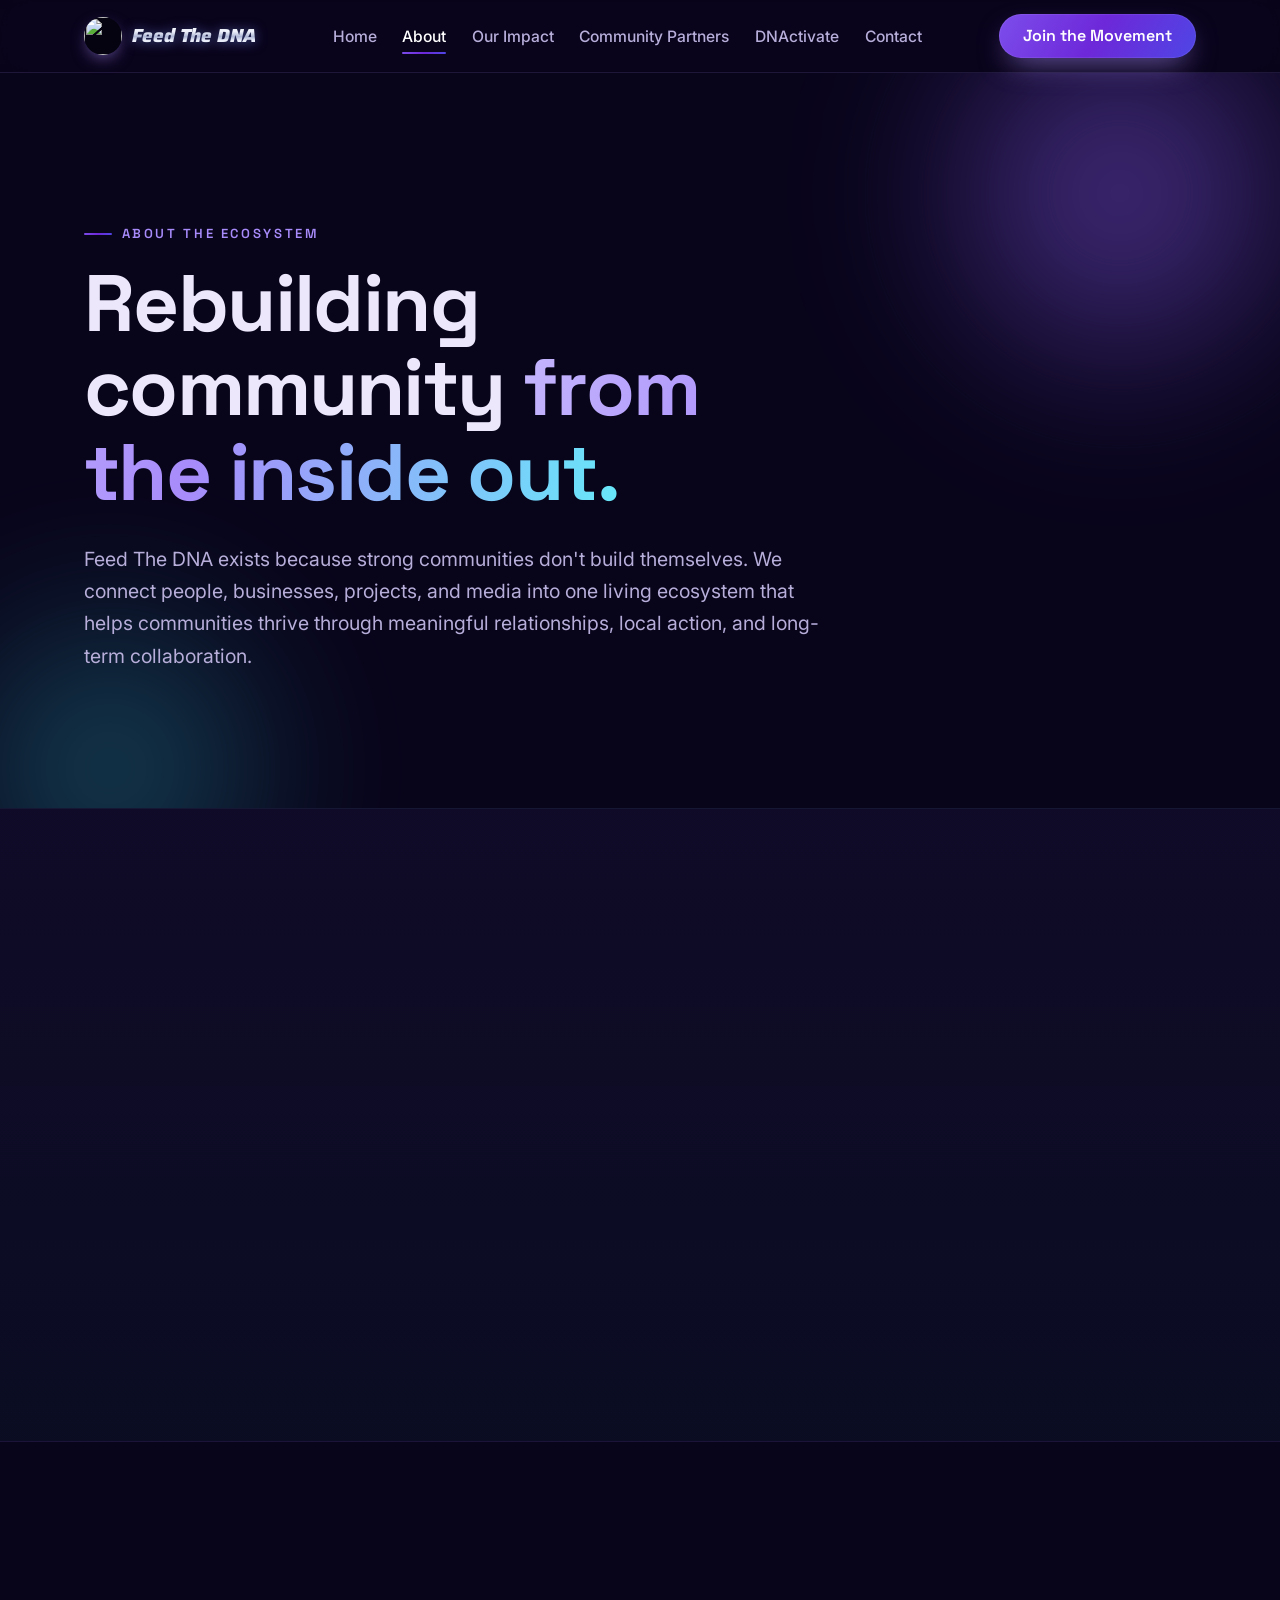
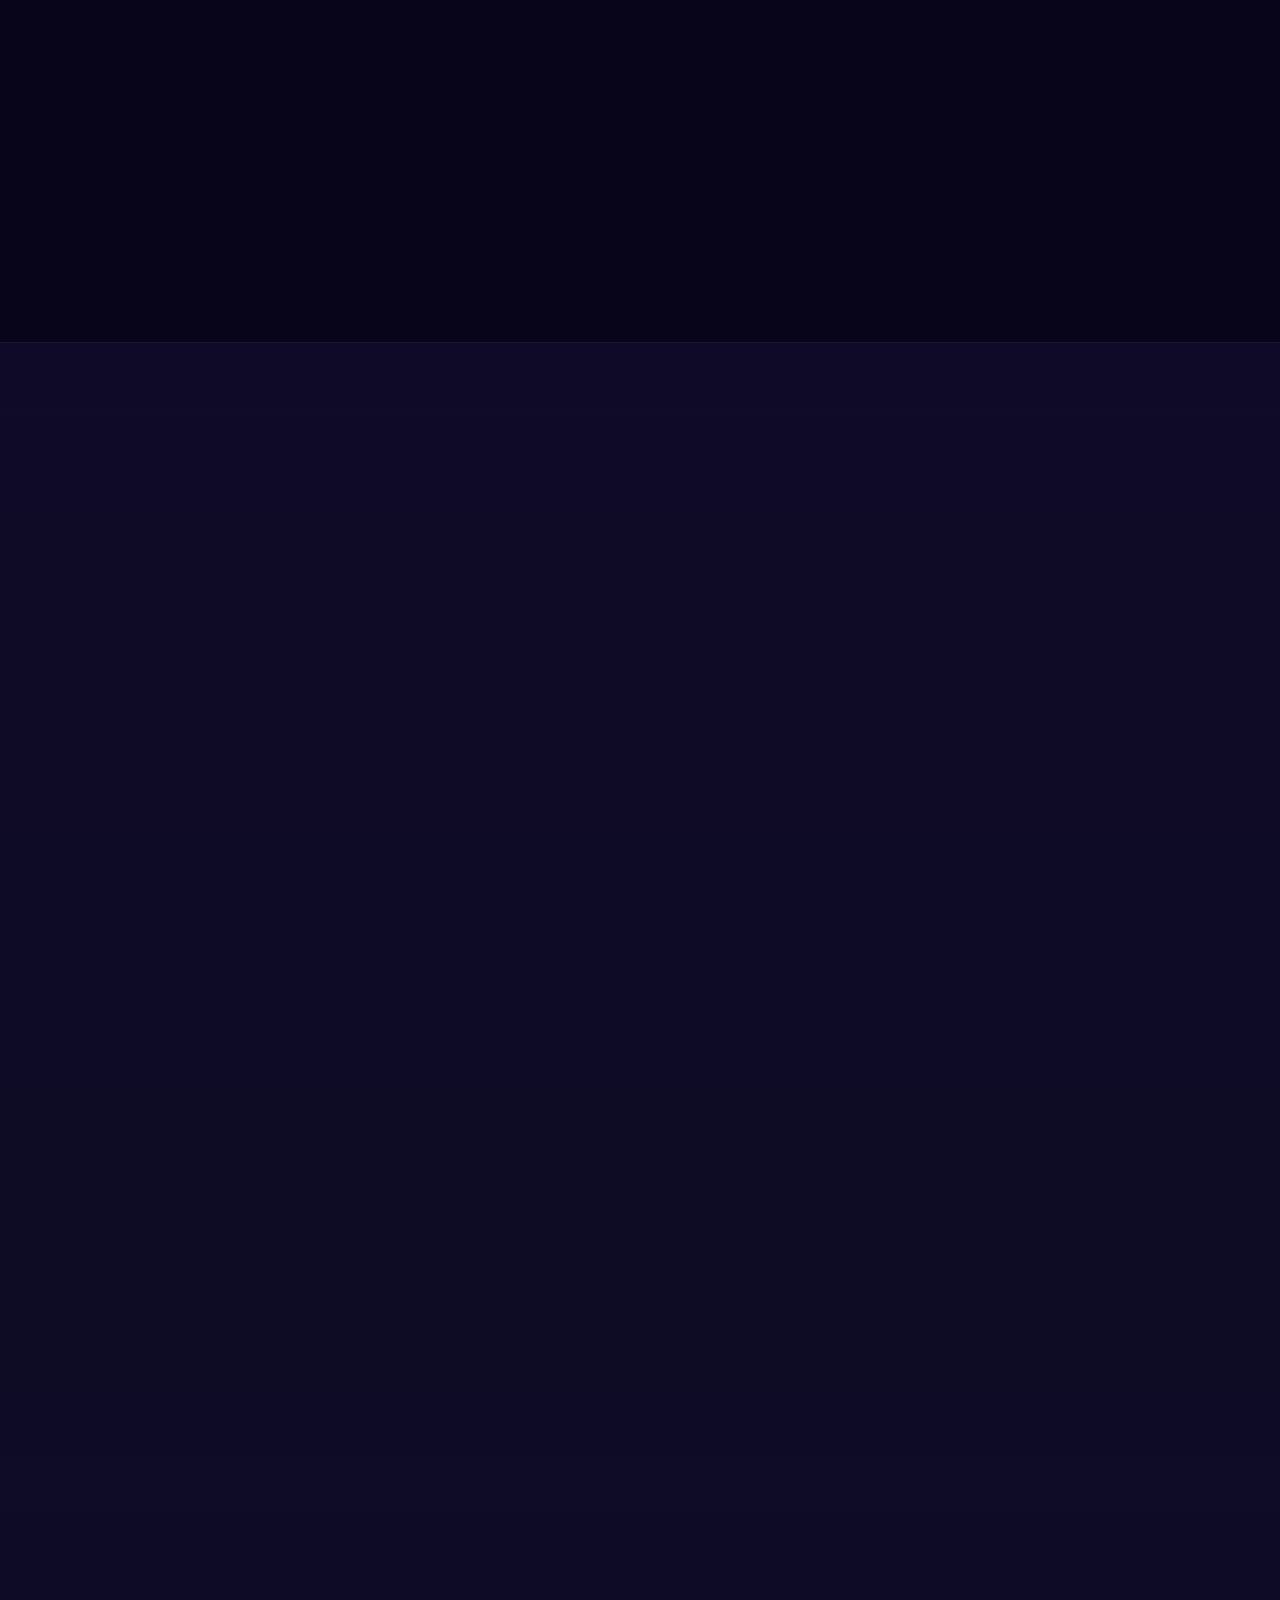
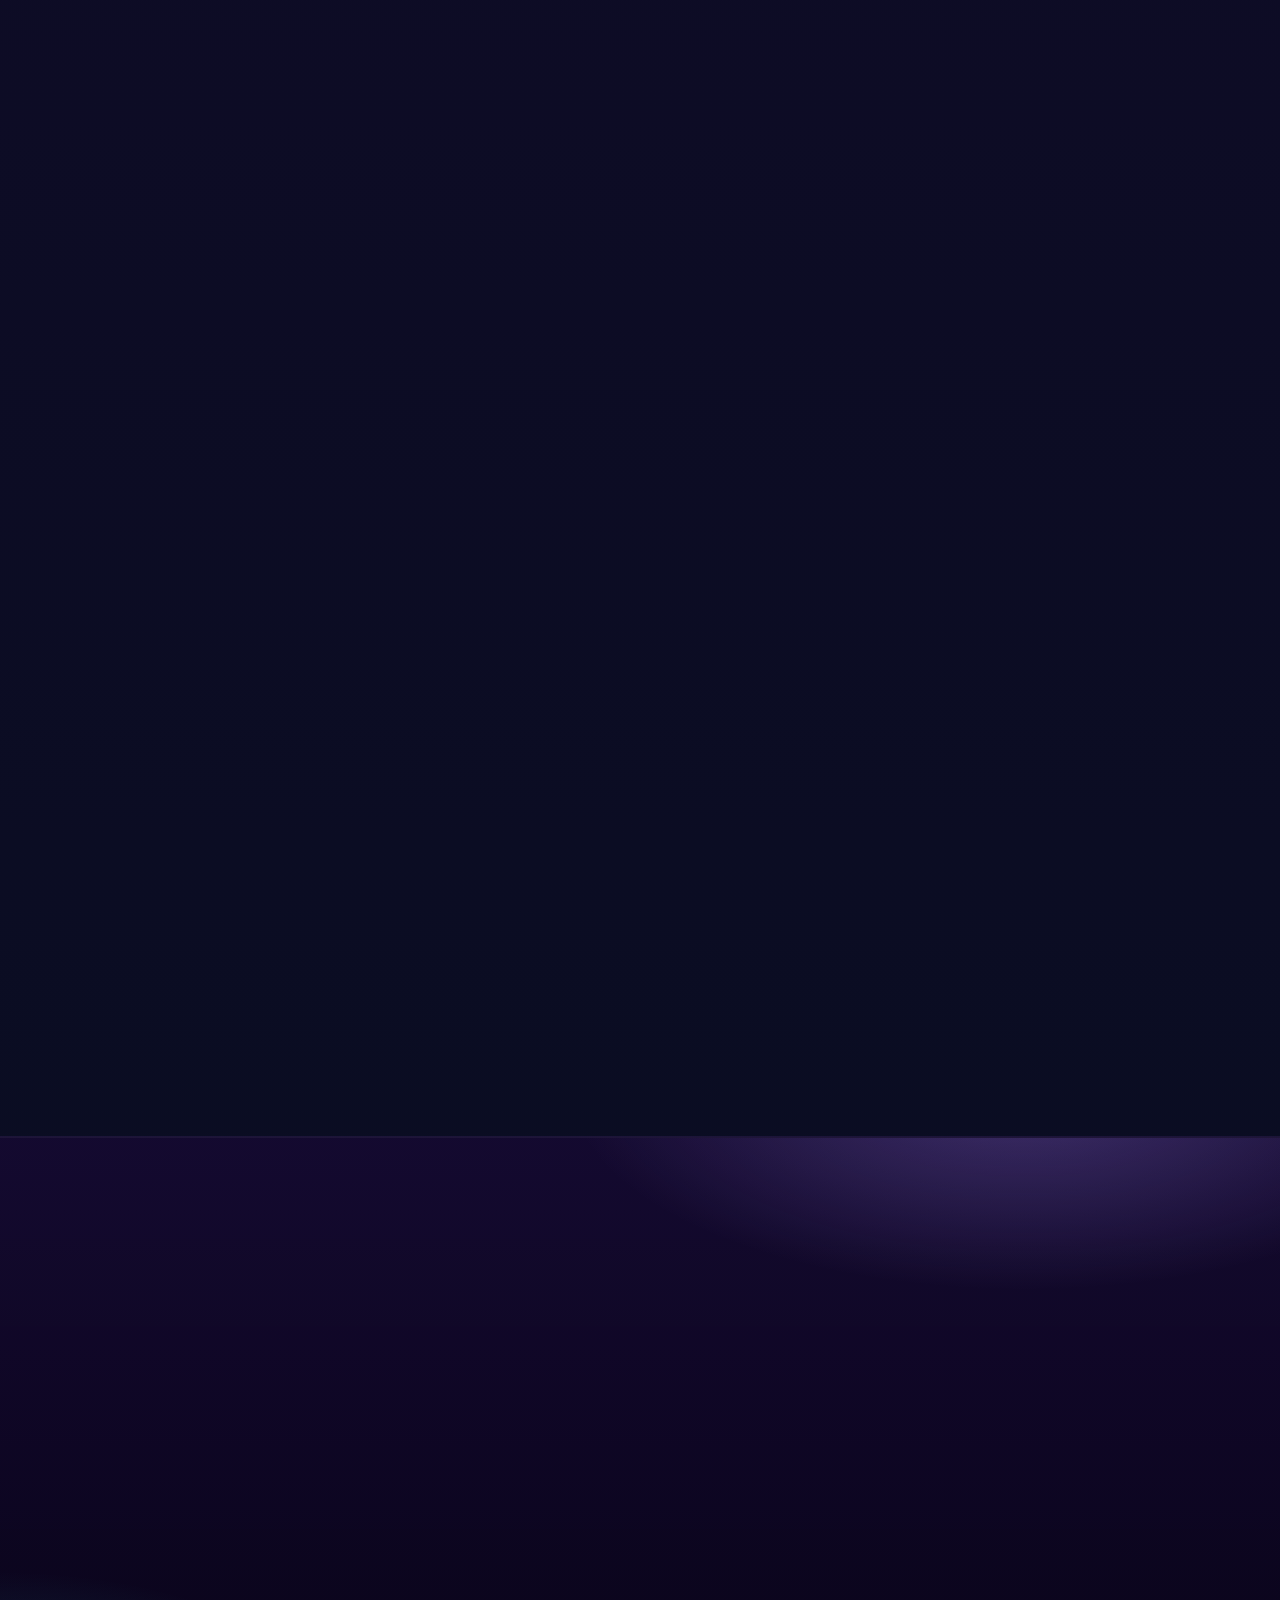
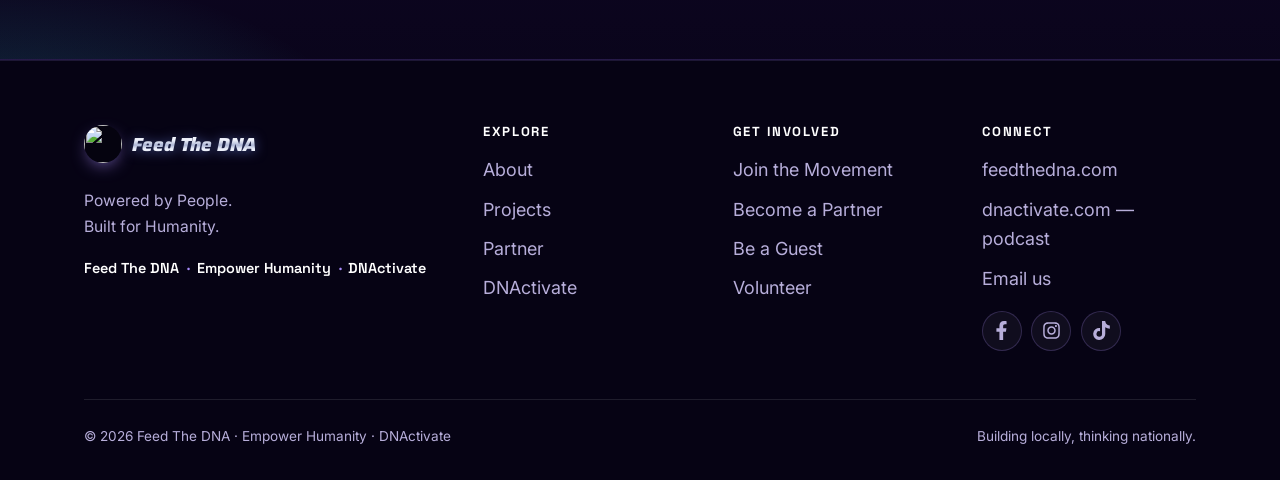
==== commit 58d8f136: "Hero tagline as a one-line signature + nav: "Our Impact" - Homepage hero: combine the stacked "Power" ====
--- a/about.html
+++ b/about.html
@@ -3,6 +3,13 @@
 <head>
   <meta charset="UTF-8" />
   <meta name="viewport" content="width=device-width, initial-scale=1.0" />
+  <!-- Google Tag Manager -->
+  <script>(function(w,d,s,l,i){w[l]=w[l]||[];w[l].push({'gtm.start':
+  new Date().getTime(),event:'gtm.js'});var f=d.getElementsByTagName(s)[0],
+  j=d.createElement(s),dl=l!='dataLayer'?'&l='+l:'';j.async=true;j.src=
+  'https://www.googletagmanager.com/gtm.js?id='+i+dl;f.parentNode.insertBefore(j,f);
+  })(window,document,'script','dataLayer','GTM-PCZTRQVF');</script>
+  <!-- End Google Tag Manager -->
   <title>About · The Movement, The Infrastructure, The Media | Feed The DNA</title>
   <meta name="description" content="The story of Feed The DNA, Empower Humanity, and DNActivate — one human-first ecosystem rebuilding community from the inside out, founded by Idaho community builder Joshua Stanton." />
   <meta name="keywords" content="Feed The DNA about, Empower Humanity, DNActivate, Joshua Stanton, Idaho community builder, community infrastructure, human potential, grassroots movement" />
@@ -13,6 +20,10 @@
   <link rel="stylesheet" href="css/styles.css" />
 </head>
 <body>
+  <!-- Google Tag Manager (noscript) -->
+  <noscript><iframe src="https://www.googletagmanager.com/ns.html?id=GTM-PCZTRQVF"
+  height="0" width="0" style="display:none;visibility:hidden"></iframe></noscript>
+  <!-- End Google Tag Manager (noscript) -->
 
   <header class="nav">
     <div class="container nav__inner">
@@ -24,8 +35,8 @@
         <ul class="nav__links">
           <li><a href="index.html">Home</a></li>
           <li><a href="about.html" aria-current="page">About</a></li>
-          <li><a href="projects.html">Projects</a></li>
-          <li><a href="partner.html">Partner</a></li>
+          <li><a href="projects.html">Our Impact</a></li>
+          <li><a href="partner.html">Community Partners</a></li>
           <li><a href="dnactivate.html">DNActivate</a></li>
           <li><a href="contact.html">Contact</a></li>
         </ul>
--- a/css/styles.css
+++ b/css/styles.css
@@ -302,7 +302,7 @@
   .hero--photo {
     display: block;
     min-height: 0;
-    padding: calc(66.7vw + 1.25rem) 0 clamp(40px, 9vw, 72px); /* clear the banner; 66.7vw = its full-width height at 3:2 */
+    padding: calc(66.7vw + 2.75rem) 0 clamp(40px, 9vw, 72px); /* clear the banner + breathing room below the wordmark; 66.7vw = its full-width height at 3:2 */
     background-size: 100% auto;        /* full-width banner at its natural height */
     background-position: top center;
     background-color: var(--bg-0);
